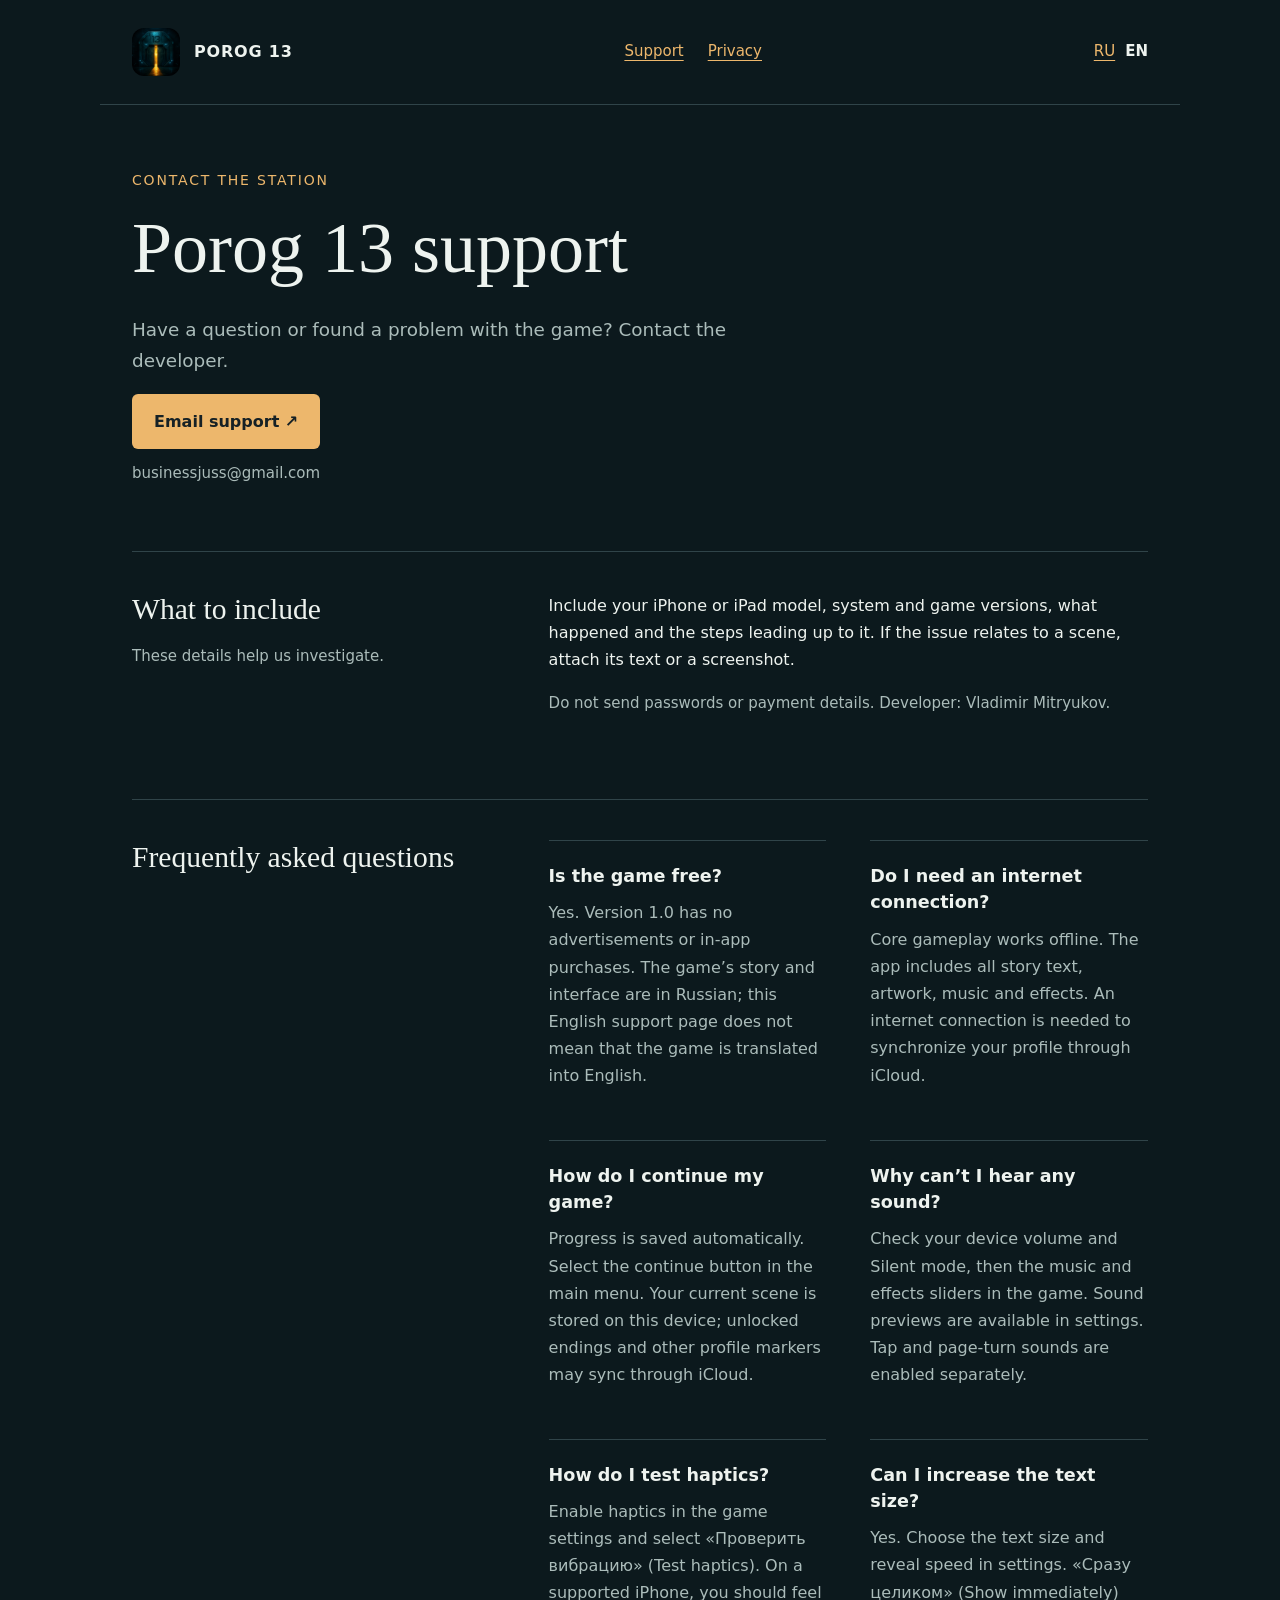
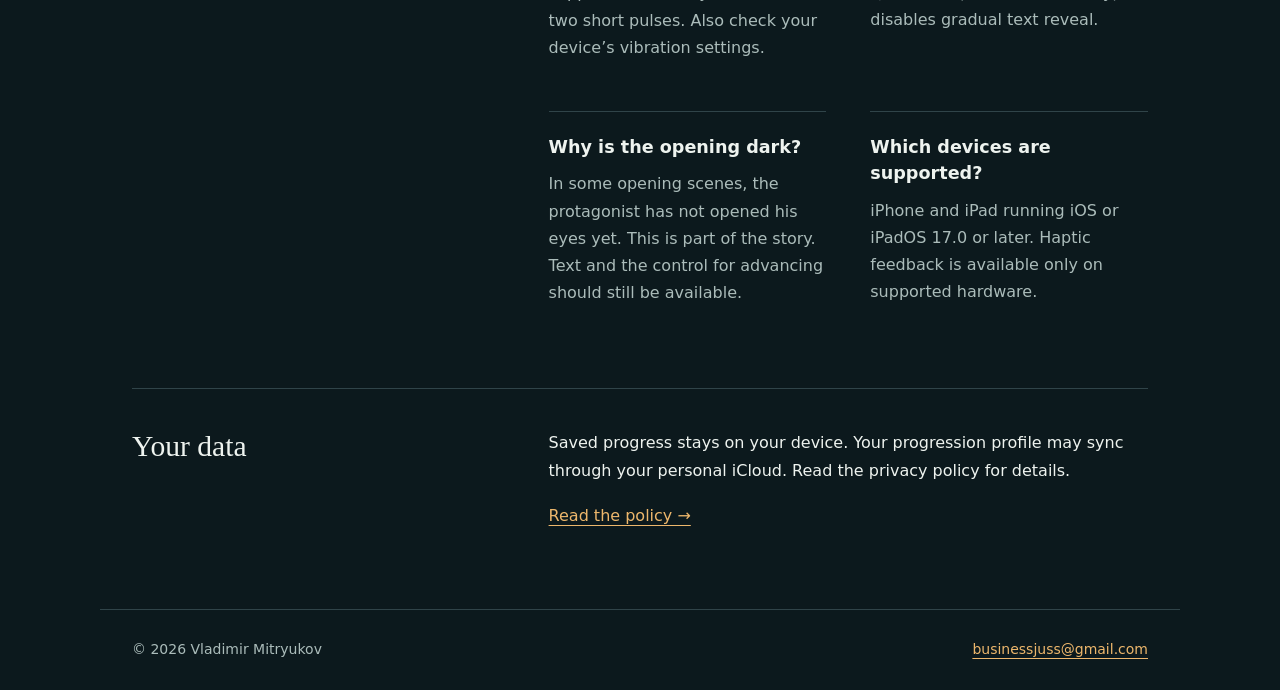
==== en/index.html @ eed5fc67 "Add files via upload" ====
<!doctype html>
<html lang="en"><head><meta charset="utf-8"><meta name="viewport" content="width=device-width,initial-scale=1"><title>Porog 13 support</title><meta name="description" content="Have a question or found a problem with the game? Contact the developer."><link rel="icon" href="../assets/icon.png"><link rel="stylesheet" href="../assets/style.css"></head><body><a class="skip" href="#main">Skip to content</a><header><a class="brand" href="index.html"><img src="../assets/icon.png" alt="" width="48" height="48">POROG 13</a><nav aria-label="Main navigation"><a href="index.html">Support</a><a href="privacy/index.html">Privacy</a></nav><div class="language" aria-label="Language / Язык"><a lang="ru" hreflang="ru" href="../index.html">RU</a> <a lang="en" hreflang="en" href="index.html" aria-current="page">EN</a></div></header><main id="main"><p class="eyebrow">Contact the station</p><h1>Porog 13 support</h1><p class="lead">Have a question or found a problem with the game? Contact the developer.</p><a class="contact" href="mailto:businessjuss@gmail.com?subject=Porog%2013%20support">Email support ↗</a><p class="small" style="margin-top:12px">businessjuss@gmail.com</p><section class="split"><div><h2>What to include</h2><p class="small">These details help us investigate.</p></div><div><p>Include your iPhone or iPad model, system and game versions, what happened and the steps leading up to it. If the issue relates to a scene, attach its text or a screenshot.</p><p class="small">Do not send passwords or payment details. Developer: Vladimir Mitryukov.</p></div></section><section class="split"><h2>Frequently asked questions</h2><div class="questions"><article><h3>Is the game free?</h3><p>Yes. Version 1.0 has no advertisements or in-app purchases. The game’s story and interface are in Russian; this English support page does not mean that the game is translated into English.</p></article><article><h3>Do I need an internet connection?</h3><p>Core gameplay works offline. The app includes all story text, artwork, music and effects. An internet connection is needed to synchronize your profile through iCloud.</p></article><article><h3>How do I continue my game?</h3><p>Progress is saved automatically. Select the continue button in the main menu. Your current scene is stored on this device; unlocked endings and other profile markers may sync through iCloud.</p></article><article><h3>Why can’t I hear any sound?</h3><p>Check your device volume and Silent mode, then the music and effects sliders in the game. Sound previews are available in settings. Tap and page-turn sounds are enabled separately.</p></article><article><h3>How do I test haptics?</h3><p>Enable haptics in the game settings and select «Проверить вибрацию» (Test haptics). On a supported iPhone, you should feel two short pulses. Also check your device’s vibration settings.</p></article><article><h3>Can I increase the text size?</h3><p>Yes. Choose the text size and reveal speed in settings. «Сразу целиком» (Show immediately) disables gradual text reveal.</p></article><article><h3>Why is the opening dark?</h3><p>In some opening scenes, the protagonist has not opened his eyes yet. This is part of the story. Text and the control for advancing should still be available.</p></article><article><h3>Which devices are supported?</h3><p>iPhone and iPad running iOS or iPadOS 17.0 or later. Haptic feedback is available only on supported hardware.</p></article></div></section><section class="split"><h2>Your data</h2><div><p>Saved progress stays on your device. Your progression profile may sync through your personal iCloud. Read the privacy policy for details.</p><a href="privacy/index.html">Read the policy →</a></div></section></main><footer><span>© 2026 Vladimir Mitryukov</span><a href="mailto:businessjuss@gmail.com">businessjuss@gmail.com</a></footer></body></html>
---- assets/style.css ----
:root{--background:#0c191d;--foreground:#eef3ef;--accent:#edb76c;--muted:#abbcba;--border:#304449;--card:#12262b;color-scheme:dark}*{box-sizing:border-box}html{scroll-behavior:smooth}body{margin:0;background:var(--background);color:var(--foreground);font-family:system-ui,-apple-system,sans-serif;font-size:1rem;line-height:1.7}a{color:var(--accent);text-underline-offset:.25em}a:hover{text-decoration-thickness:2px}a:focus-visible{outline:2px solid var(--accent);outline-offset:6px}header,footer,main{max-width:1080px;margin:auto;padding:28px 32px}header{display:flex;justify-content:space-between;align-items:center;gap:24px;border-bottom:1px solid var(--border)}.brand{display:flex;align-items:center;gap:14px;color:var(--foreground);text-decoration:none;font-weight:650;letter-spacing:.05em}.brand img{width:48px;height:48px;border-radius:12px}nav{display:flex;gap:24px;flex-wrap:wrap}nav a{font-size:.9375rem}main{padding-top:64px;padding-bottom:80px}.eyebrow{color:var(--accent);font-size:.875rem;letter-spacing:.13em;text-transform:uppercase;margin:0 0 14px}h1,h2{font-family:Georgia,serif;font-weight:400;line-height:1.15}h1{font-size:clamp(2.4rem,6vw,4.5rem);margin:0 0 24px;max-width:850px}h2{font-size:1.85rem;margin:0 0 18px}h3{font-size:1.1rem;line-height:1.5;margin:0 0 10px}p{margin:0 0 18px}.lead{font-size:1.15rem;max-width:670px;color:var(--muted)}.contact{display:inline-block;padding:14px 22px;background:var(--accent);color:#162125;border-radius:6px;font-weight:650;text-decoration:none;overflow-wrap:anywhere}.split{display:grid;grid-template-columns:1fr 1.7fr;gap:64px;margin-top:64px;padding-top:40px;border-top:1px solid var(--border)}.small{color:var(--muted);font-size:.9375rem}.questions{display:grid;grid-template-columns:1fr 1fr;gap:32px 44px}.questions article{border-top:1px solid var(--border);padding-top:22px}.questions p{color:var(--muted)}.reading{max-width:760px}.reading section{margin-top:36px}.reading p{white-space:pre-line}.reading h1{font-size:clamp(2.1rem,5vw,3.6rem);overflow-wrap:anywhere}.reading a{overflow-wrap:anywhere}footer{border-top:1px solid var(--border);display:flex;justify-content:space-between;gap:20px;color:var(--muted);font-size:.875rem}.skip{position:absolute;left:20px;top:-100px;background:var(--background);padding:10px}.skip:focus{top:10px}@media(max-width:700px){header,footer,main{padding-left:22px;padding-right:22px}header{align-items:flex-start;flex-direction:column;gap:18px}main{padding-top:40px}.split{grid-template-columns:1fr;gap:24px;margin-top:44px}.questions{grid-template-columns:1fr;gap:20px}footer{flex-direction:column}nav{gap:18px}}@media(prefers-reduced-motion:reduce){html{scroll-behavior:auto}}

.language{display:flex;gap:10px}.language [aria-current="page"]{color:var(--foreground);font-weight:700;text-decoration:none}.language a{font-size:.9375rem}header{flex-wrap:wrap}.reading{overflow-wrap:break-word}
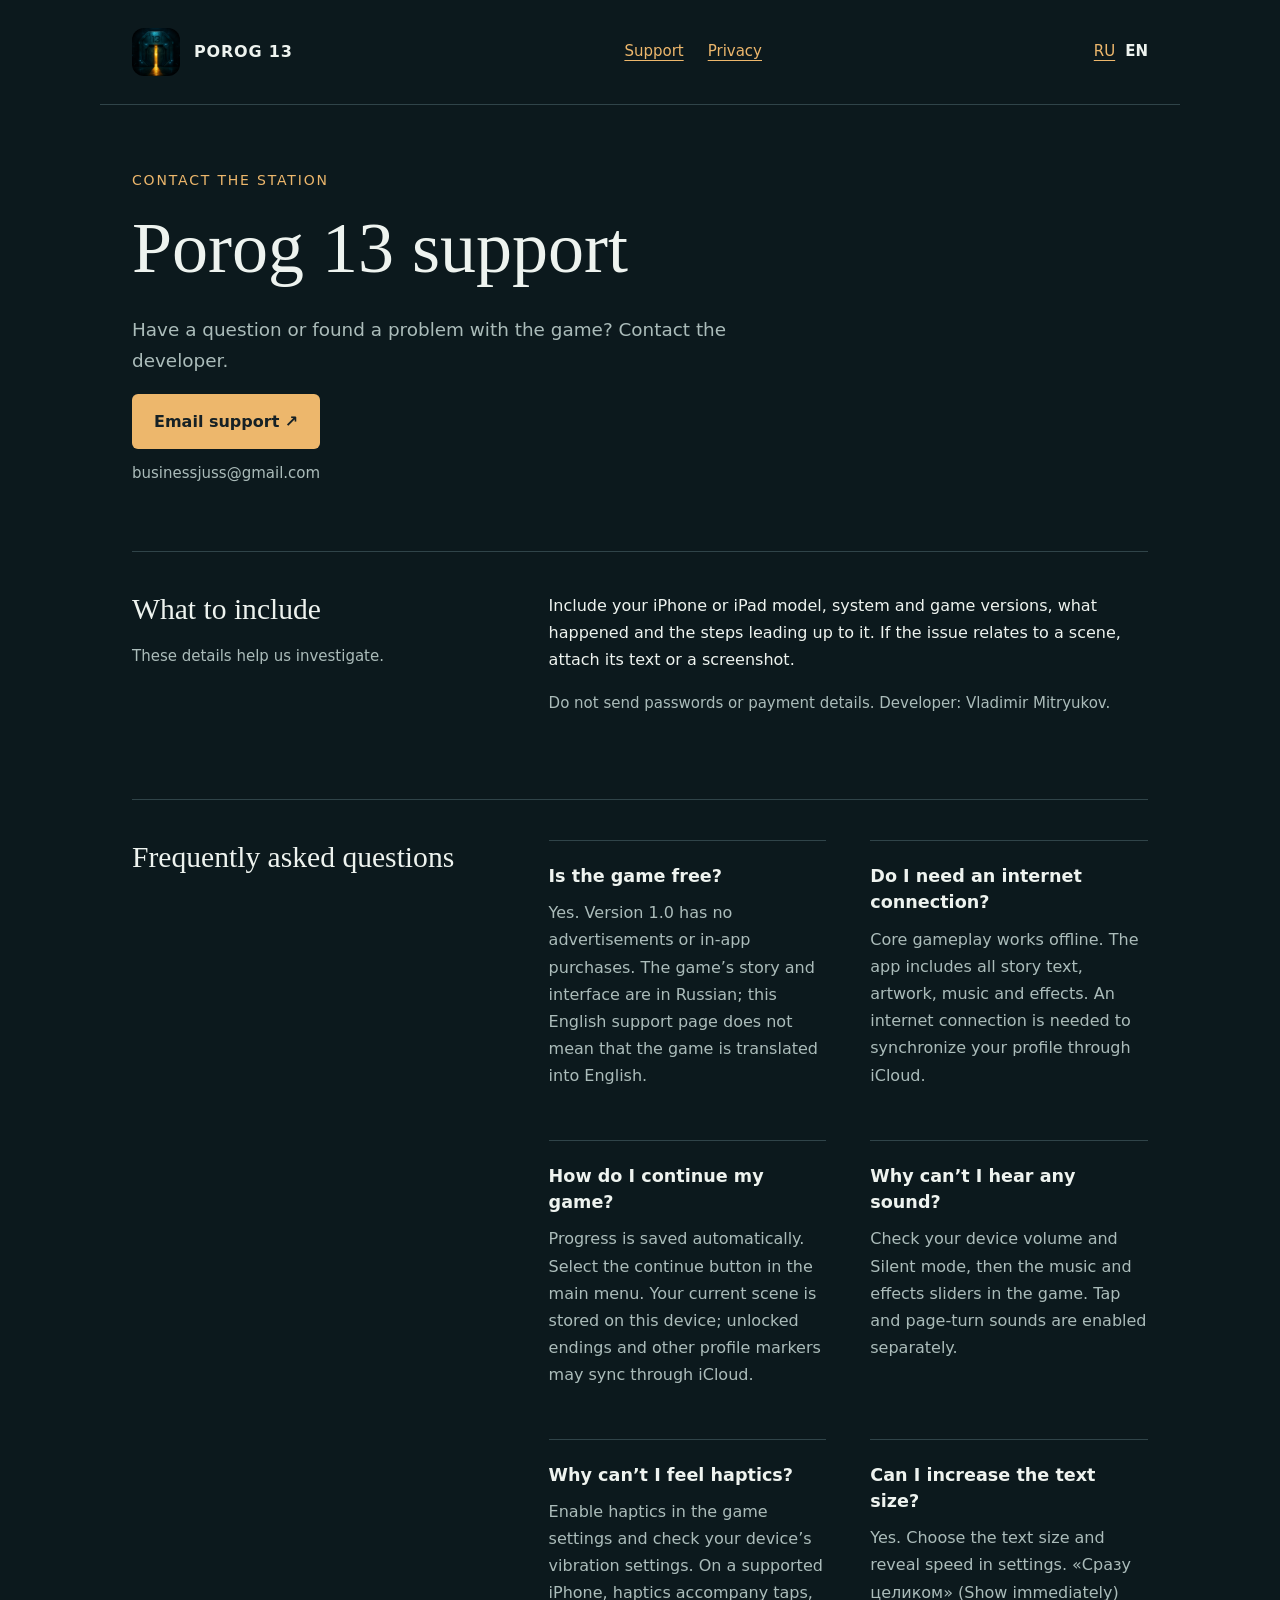
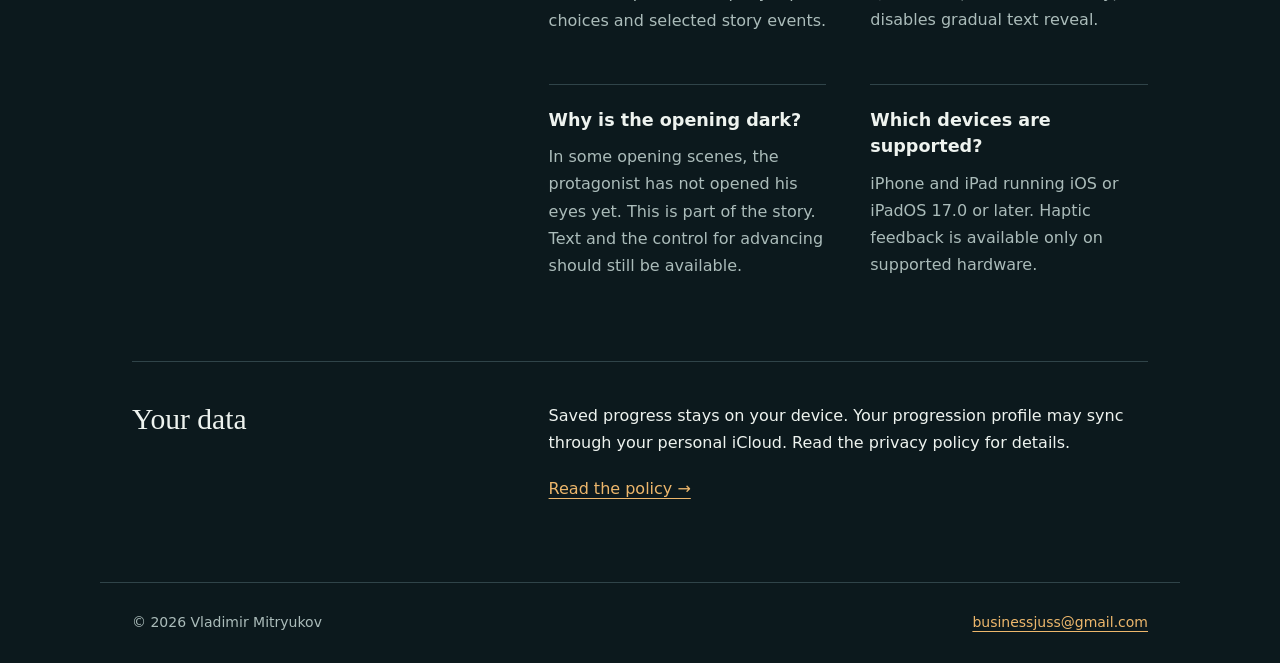
==== commit 39bb1a36: "Add files via upload" ====
--- a/en/index.html
+++ b/en/index.html
@@ -1,2 +1,2 @@
 <!doctype html>
-<html lang="en"><head><meta charset="utf-8"><meta name="viewport" content="width=device-width,initial-scale=1"><title>Porog 13 support</title><meta name="description" content="Have a question or found a problem with the game? Contact the developer."><link rel="icon" href="../assets/icon.png"><link rel="stylesheet" href="../assets/style.css"></head><body><a class="skip" href="#main">Skip to content</a><header><a class="brand" href="index.html"><img src="../assets/icon.png" alt="" width="48" height="48">POROG 13</a><nav aria-label="Main navigation"><a href="index.html">Support</a><a href="privacy/index.html">Privacy</a></nav><div class="language" aria-label="Language / Язык"><a lang="ru" hreflang="ru" href="../index.html">RU</a> <a lang="en" hreflang="en" href="index.html" aria-current="page">EN</a></div></header><main id="main"><p class="eyebrow">Contact the station</p><h1>Porog 13 support</h1><p class="lead">Have a question or found a problem with the game? Contact the developer.</p><a class="contact" href="mailto:businessjuss@gmail.com?subject=Porog%2013%20support">Email support ↗</a><p class="small" style="margin-top:12px">businessjuss@gmail.com</p><section class="split"><div><h2>What to include</h2><p class="small">These details help us investigate.</p></div><div><p>Include your iPhone or iPad model, system and game versions, what happened and the steps leading up to it. If the issue relates to a scene, attach its text or a screenshot.</p><p class="small">Do not send passwords or payment details. Developer: Vladimir Mitryukov.</p></div></section><section class="split"><h2>Frequently asked questions</h2><div class="questions"><article><h3>Is the game free?</h3><p>Yes. Version 1.0 has no advertisements or in-app purchases. The game’s story and interface are in Russian; this English support page does not mean that the game is translated into English.</p></article><article><h3>Do I need an internet connection?</h3><p>Core gameplay works offline. The app includes all story text, artwork, music and effects. An internet connection is needed to synchronize your profile through iCloud.</p></article><article><h3>How do I continue my game?</h3><p>Progress is saved automatically. Select the continue button in the main menu. Your current scene is stored on this device; unlocked endings and other profile markers may sync through iCloud.</p></article><article><h3>Why can’t I hear any sound?</h3><p>Check your device volume and Silent mode, then the music and effects sliders in the game. Sound previews are available in settings. Tap and page-turn sounds are enabled separately.</p></article><article><h3>How do I test haptics?</h3><p>Enable haptics in the game settings and select «Проверить вибрацию» (Test haptics). On a supported iPhone, you should feel two short pulses. Also check your device’s vibration settings.</p></article><article><h3>Can I increase the text size?</h3><p>Yes. Choose the text size and reveal speed in settings. «Сразу целиком» (Show immediately) disables gradual text reveal.</p></article><article><h3>Why is the opening dark?</h3><p>In some opening scenes, the protagonist has not opened his eyes yet. This is part of the story. Text and the control for advancing should still be available.</p></article><article><h3>Which devices are supported?</h3><p>iPhone and iPad running iOS or iPadOS 17.0 or later. Haptic feedback is available only on supported hardware.</p></article></div></section><section class="split"><h2>Your data</h2><div><p>Saved progress stays on your device. Your progression profile may sync through your personal iCloud. Read the privacy policy for details.</p><a href="privacy/index.html">Read the policy →</a></div></section></main><footer><span>© 2026 Vladimir Mitryukov</span><a href="mailto:businessjuss@gmail.com">businessjuss@gmail.com</a></footer></body></html>
+<html lang="en"><head><meta charset="utf-8"><meta name="viewport" content="width=device-width,initial-scale=1"><title>Porog 13 support</title><meta name="description" content="Have a question or found a problem with the game? Contact the developer."><link rel="icon" href="../assets/icon.png"><link rel="stylesheet" href="../assets/style.css"></head><body><a class="skip" href="#main">Skip to content</a><header><a class="brand" href="index.html"><img src="../assets/icon.png" alt="" width="48" height="48">POROG 13</a><nav aria-label="Main navigation"><a href="index.html">Support</a><a href="privacy/index.html">Privacy</a></nav><div class="language" aria-label="Language / Язык"><a lang="ru" hreflang="ru" href="../index.html">RU</a> <a lang="en" hreflang="en" href="index.html" aria-current="page">EN</a></div></header><main id="main"><p class="eyebrow">Contact the station</p><h1>Porog 13 support</h1><p class="lead">Have a question or found a problem with the game? Contact the developer.</p><a class="contact" href="mailto:businessjuss@gmail.com?subject=Porog%2013%20support">Email support ↗</a><p class="small" style="margin-top:12px">businessjuss@gmail.com</p><section class="split"><div><h2>What to include</h2><p class="small">These details help us investigate.</p></div><div><p>Include your iPhone or iPad model, system and game versions, what happened and the steps leading up to it. If the issue relates to a scene, attach its text or a screenshot.</p><p class="small">Do not send passwords or payment details. Developer: Vladimir Mitryukov.</p></div></section><section class="split"><h2>Frequently asked questions</h2><div class="questions"><article><h3>Is the game free?</h3><p>Yes. Version 1.0 has no advertisements or in-app purchases. The game’s story and interface are in Russian; this English support page does not mean that the game is translated into English.</p></article><article><h3>Do I need an internet connection?</h3><p>Core gameplay works offline. The app includes all story text, artwork, music and effects. An internet connection is needed to synchronize your profile through iCloud.</p></article><article><h3>How do I continue my game?</h3><p>Progress is saved automatically. Select the continue button in the main menu. Your current scene is stored on this device; unlocked endings and other profile markers may sync through iCloud.</p></article><article><h3>Why can’t I hear any sound?</h3><p>Check your device volume and Silent mode, then the music and effects sliders in the game. Tap and page-turn sounds are enabled separately.</p></article><article><h3>Why can’t I feel haptics?</h3><p>Enable haptics in the game settings and check your device’s vibration settings. On a supported iPhone, haptics accompany taps, choices and selected story events.</p></article><article><h3>Can I increase the text size?</h3><p>Yes. Choose the text size and reveal speed in settings. «Сразу целиком» (Show immediately) disables gradual text reveal.</p></article><article><h3>Why is the opening dark?</h3><p>In some opening scenes, the protagonist has not opened his eyes yet. This is part of the story. Text and the control for advancing should still be available.</p></article><article><h3>Which devices are supported?</h3><p>iPhone and iPad running iOS or iPadOS 17.0 or later. Haptic feedback is available only on supported hardware.</p></article></div></section><section class="split"><h2>Your data</h2><div><p>Saved progress stays on your device. Your progression profile may sync through your personal iCloud. Read the privacy policy for details.</p><a href="privacy/index.html">Read the policy →</a></div></section></main><footer><span>© 2026 Vladimir Mitryukov</span><a href="mailto:businessjuss@gmail.com">businessjuss@gmail.com</a></footer></body></html>
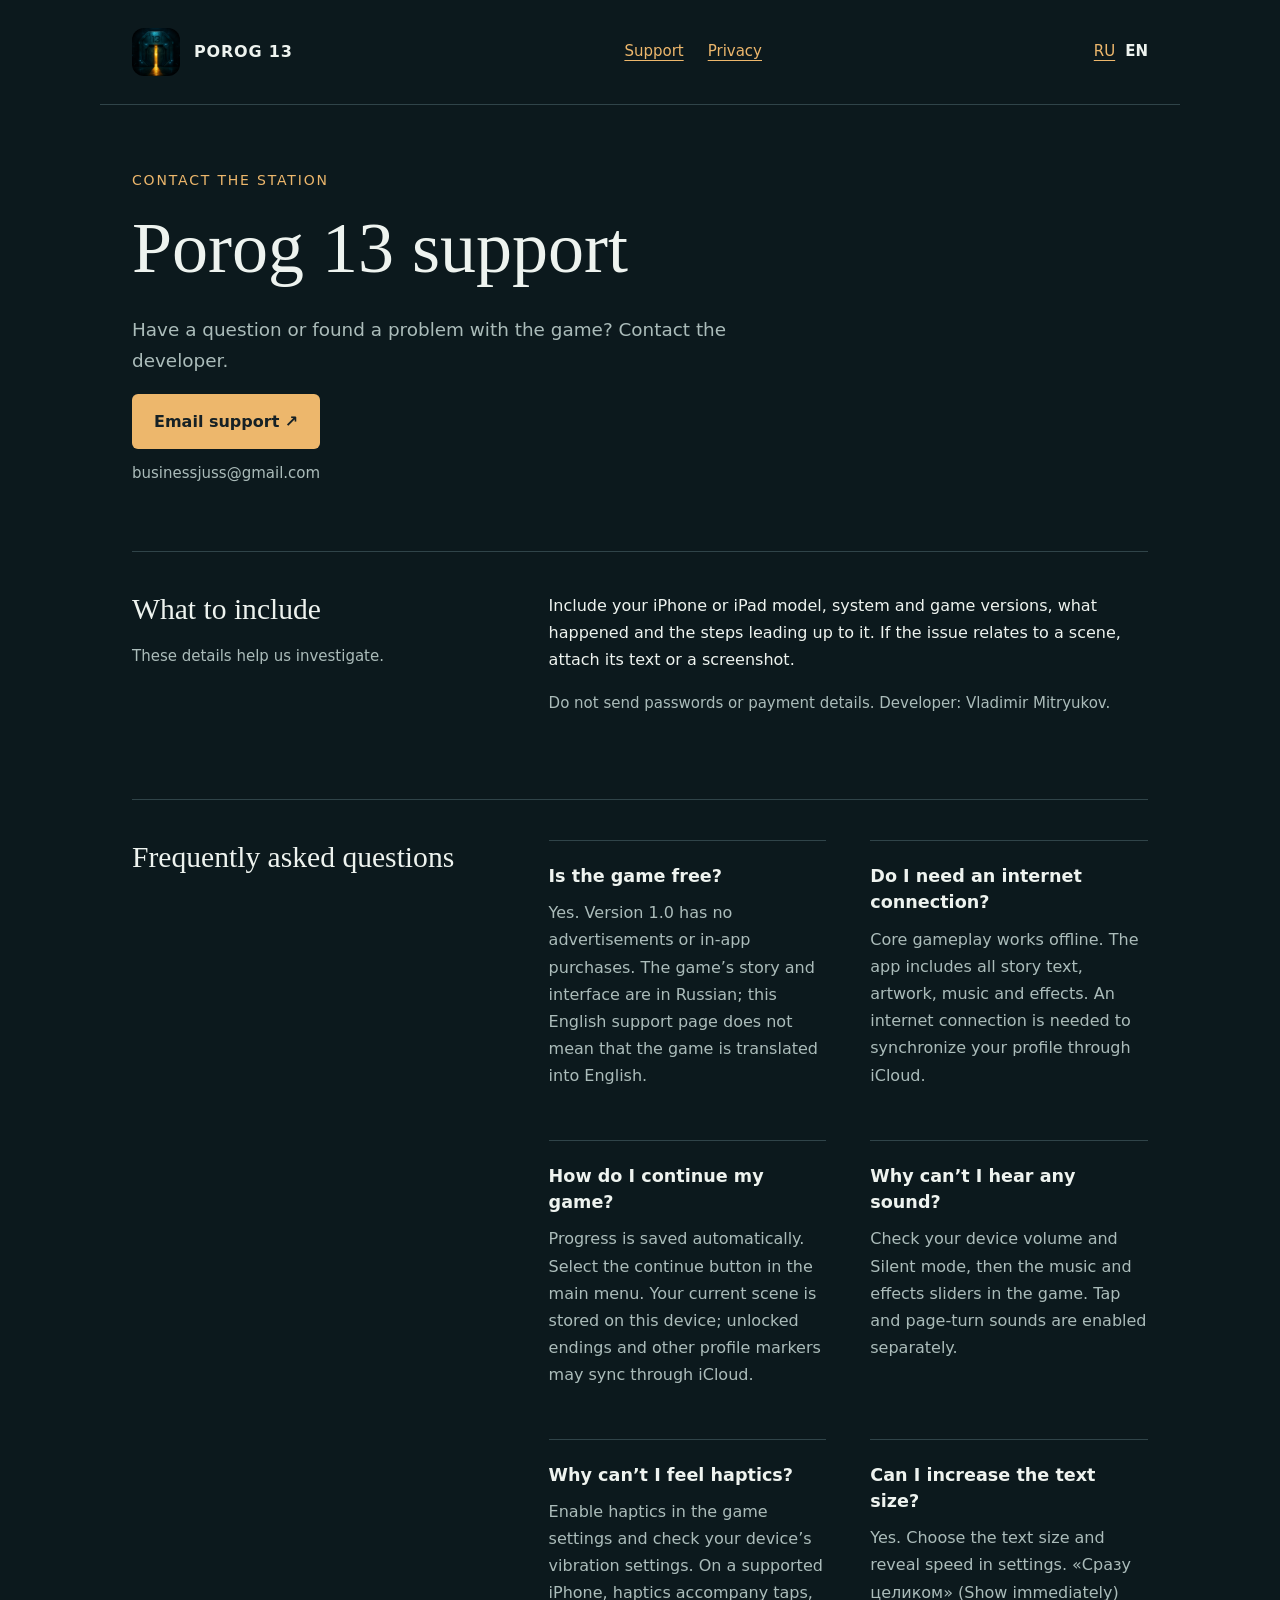
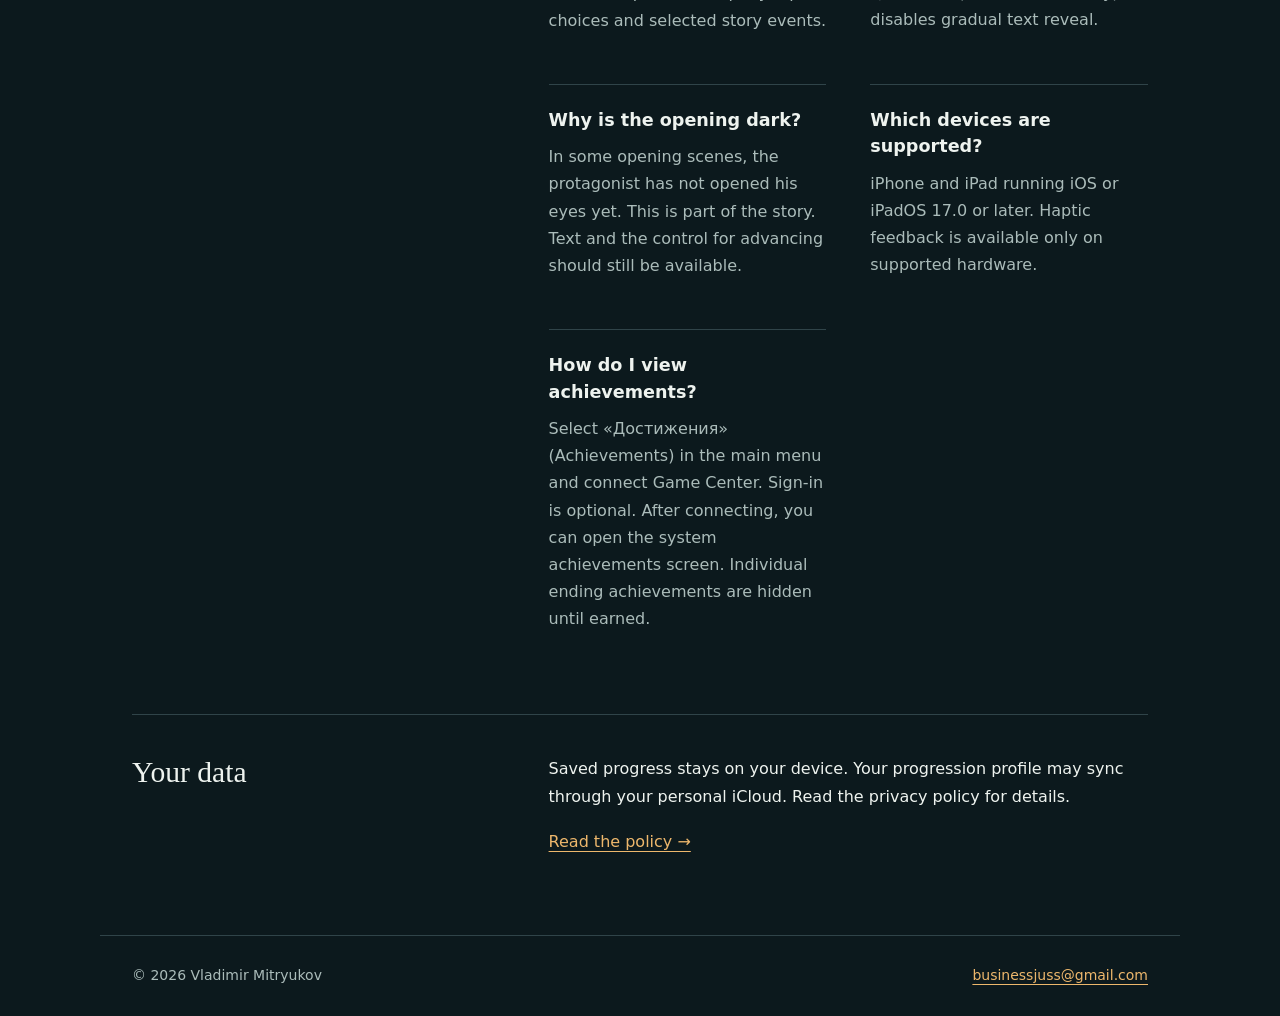
==== commit 171e75eb: "Add files via upload" ====
--- a/en/index.html
+++ b/en/index.html
@@ -1,2 +1,2 @@
 <!doctype html>
-<html lang="en"><head><meta charset="utf-8"><meta name="viewport" content="width=device-width,initial-scale=1"><title>Porog 13 support</title><meta name="description" content="Have a question or found a problem with the game? Contact the developer."><link rel="icon" href="../assets/icon.png"><link rel="stylesheet" href="../assets/style.css"></head><body><a class="skip" href="#main">Skip to content</a><header><a class="brand" href="index.html"><img src="../assets/icon.png" alt="" width="48" height="48">POROG 13</a><nav aria-label="Main navigation"><a href="index.html">Support</a><a href="privacy/index.html">Privacy</a></nav><div class="language" aria-label="Language / Язык"><a lang="ru" hreflang="ru" href="../index.html">RU</a> <a lang="en" hreflang="en" href="index.html" aria-current="page">EN</a></div></header><main id="main"><p class="eyebrow">Contact the station</p><h1>Porog 13 support</h1><p class="lead">Have a question or found a problem with the game? Contact the developer.</p><a class="contact" href="mailto:businessjuss@gmail.com?subject=Porog%2013%20support">Email support ↗</a><p class="small" style="margin-top:12px">businessjuss@gmail.com</p><section class="split"><div><h2>What to include</h2><p class="small">These details help us investigate.</p></div><div><p>Include your iPhone or iPad model, system and game versions, what happened and the steps leading up to it. If the issue relates to a scene, attach its text or a screenshot.</p><p class="small">Do not send passwords or payment details. Developer: Vladimir Mitryukov.</p></div></section><section class="split"><h2>Frequently asked questions</h2><div class="questions"><article><h3>Is the game free?</h3><p>Yes. Version 1.0 has no advertisements or in-app purchases. The game’s story and interface are in Russian; this English support page does not mean that the game is translated into English.</p></article><article><h3>Do I need an internet connection?</h3><p>Core gameplay works offline. The app includes all story text, artwork, music and effects. An internet connection is needed to synchronize your profile through iCloud.</p></article><article><h3>How do I continue my game?</h3><p>Progress is saved automatically. Select the continue button in the main menu. Your current scene is stored on this device; unlocked endings and other profile markers may sync through iCloud.</p></article><article><h3>Why can’t I hear any sound?</h3><p>Check your device volume and Silent mode, then the music and effects sliders in the game. Tap and page-turn sounds are enabled separately.</p></article><article><h3>Why can’t I feel haptics?</h3><p>Enable haptics in the game settings and check your device’s vibration settings. On a supported iPhone, haptics accompany taps, choices and selected story events.</p></article><article><h3>Can I increase the text size?</h3><p>Yes. Choose the text size and reveal speed in settings. «Сразу целиком» (Show immediately) disables gradual text reveal.</p></article><article><h3>Why is the opening dark?</h3><p>In some opening scenes, the protagonist has not opened his eyes yet. This is part of the story. Text and the control for advancing should still be available.</p></article><article><h3>Which devices are supported?</h3><p>iPhone and iPad running iOS or iPadOS 17.0 or later. Haptic feedback is available only on supported hardware.</p></article></div></section><section class="split"><h2>Your data</h2><div><p>Saved progress stays on your device. Your progression profile may sync through your personal iCloud. Read the privacy policy for details.</p><a href="privacy/index.html">Read the policy →</a></div></section></main><footer><span>© 2026 Vladimir Mitryukov</span><a href="mailto:businessjuss@gmail.com">businessjuss@gmail.com</a></footer></body></html>
+<html lang="en"><head><meta charset="utf-8"><meta name="viewport" content="width=device-width,initial-scale=1"><title>Porog 13 support</title><meta name="description" content="Have a question or found a problem with the game? Contact the developer."><link rel="icon" href="../assets/icon.png"><link rel="stylesheet" href="../assets/style.css"></head><body><a class="skip" href="#main">Skip to content</a><header><a class="brand" href="index.html"><img src="../assets/icon.png" alt="" width="48" height="48">POROG 13</a><nav aria-label="Main navigation"><a href="index.html">Support</a><a href="privacy/index.html">Privacy</a></nav><div class="language" aria-label="Language / Язык"><a lang="ru" hreflang="ru" href="../index.html">RU</a> <a lang="en" hreflang="en" href="index.html" aria-current="page">EN</a></div></header><main id="main"><p class="eyebrow">Contact the station</p><h1>Porog 13 support</h1><p class="lead">Have a question or found a problem with the game? Contact the developer.</p><a class="contact" href="mailto:businessjuss@gmail.com?subject=Porog%2013%20support">Email support ↗</a><p class="small" style="margin-top:12px">businessjuss@gmail.com</p><section class="split"><div><h2>What to include</h2><p class="small">These details help us investigate.</p></div><div><p>Include your iPhone or iPad model, system and game versions, what happened and the steps leading up to it. If the issue relates to a scene, attach its text or a screenshot.</p><p class="small">Do not send passwords or payment details. Developer: Vladimir Mitryukov.</p></div></section><section class="split"><h2>Frequently asked questions</h2><div class="questions"><article><h3>Is the game free?</h3><p>Yes. Version 1.0 has no advertisements or in-app purchases. The game’s story and interface are in Russian; this English support page does not mean that the game is translated into English.</p></article><article><h3>Do I need an internet connection?</h3><p>Core gameplay works offline. The app includes all story text, artwork, music and effects. An internet connection is needed to synchronize your profile through iCloud.</p></article><article><h3>How do I continue my game?</h3><p>Progress is saved automatically. Select the continue button in the main menu. Your current scene is stored on this device; unlocked endings and other profile markers may sync through iCloud.</p></article><article><h3>Why can’t I hear any sound?</h3><p>Check your device volume and Silent mode, then the music and effects sliders in the game. Tap and page-turn sounds are enabled separately.</p></article><article><h3>Why can’t I feel haptics?</h3><p>Enable haptics in the game settings and check your device’s vibration settings. On a supported iPhone, haptics accompany taps, choices and selected story events.</p></article><article><h3>Can I increase the text size?</h3><p>Yes. Choose the text size and reveal speed in settings. «Сразу целиком» (Show immediately) disables gradual text reveal.</p></article><article><h3>Why is the opening dark?</h3><p>In some opening scenes, the protagonist has not opened his eyes yet. This is part of the story. Text and the control for advancing should still be available.</p></article><article><h3>Which devices are supported?</h3><p>iPhone and iPad running iOS or iPadOS 17.0 or later. Haptic feedback is available only on supported hardware.</p></article><article><h3>How do I view achievements?</h3><p>Select «Достижения» (Achievements) in the main menu and connect Game Center. Sign-in is optional. After connecting, you can open the system achievements screen. Individual ending achievements are hidden until earned.</p></article></div></section><section class="split"><h2>Your data</h2><div><p>Saved progress stays on your device. Your progression profile may sync through your personal iCloud. Read the privacy policy for details.</p><a href="privacy/index.html">Read the policy →</a></div></section></main><footer><span>© 2026 Vladimir Mitryukov</span><a href="mailto:businessjuss@gmail.com">businessjuss@gmail.com</a></footer></body></html>
